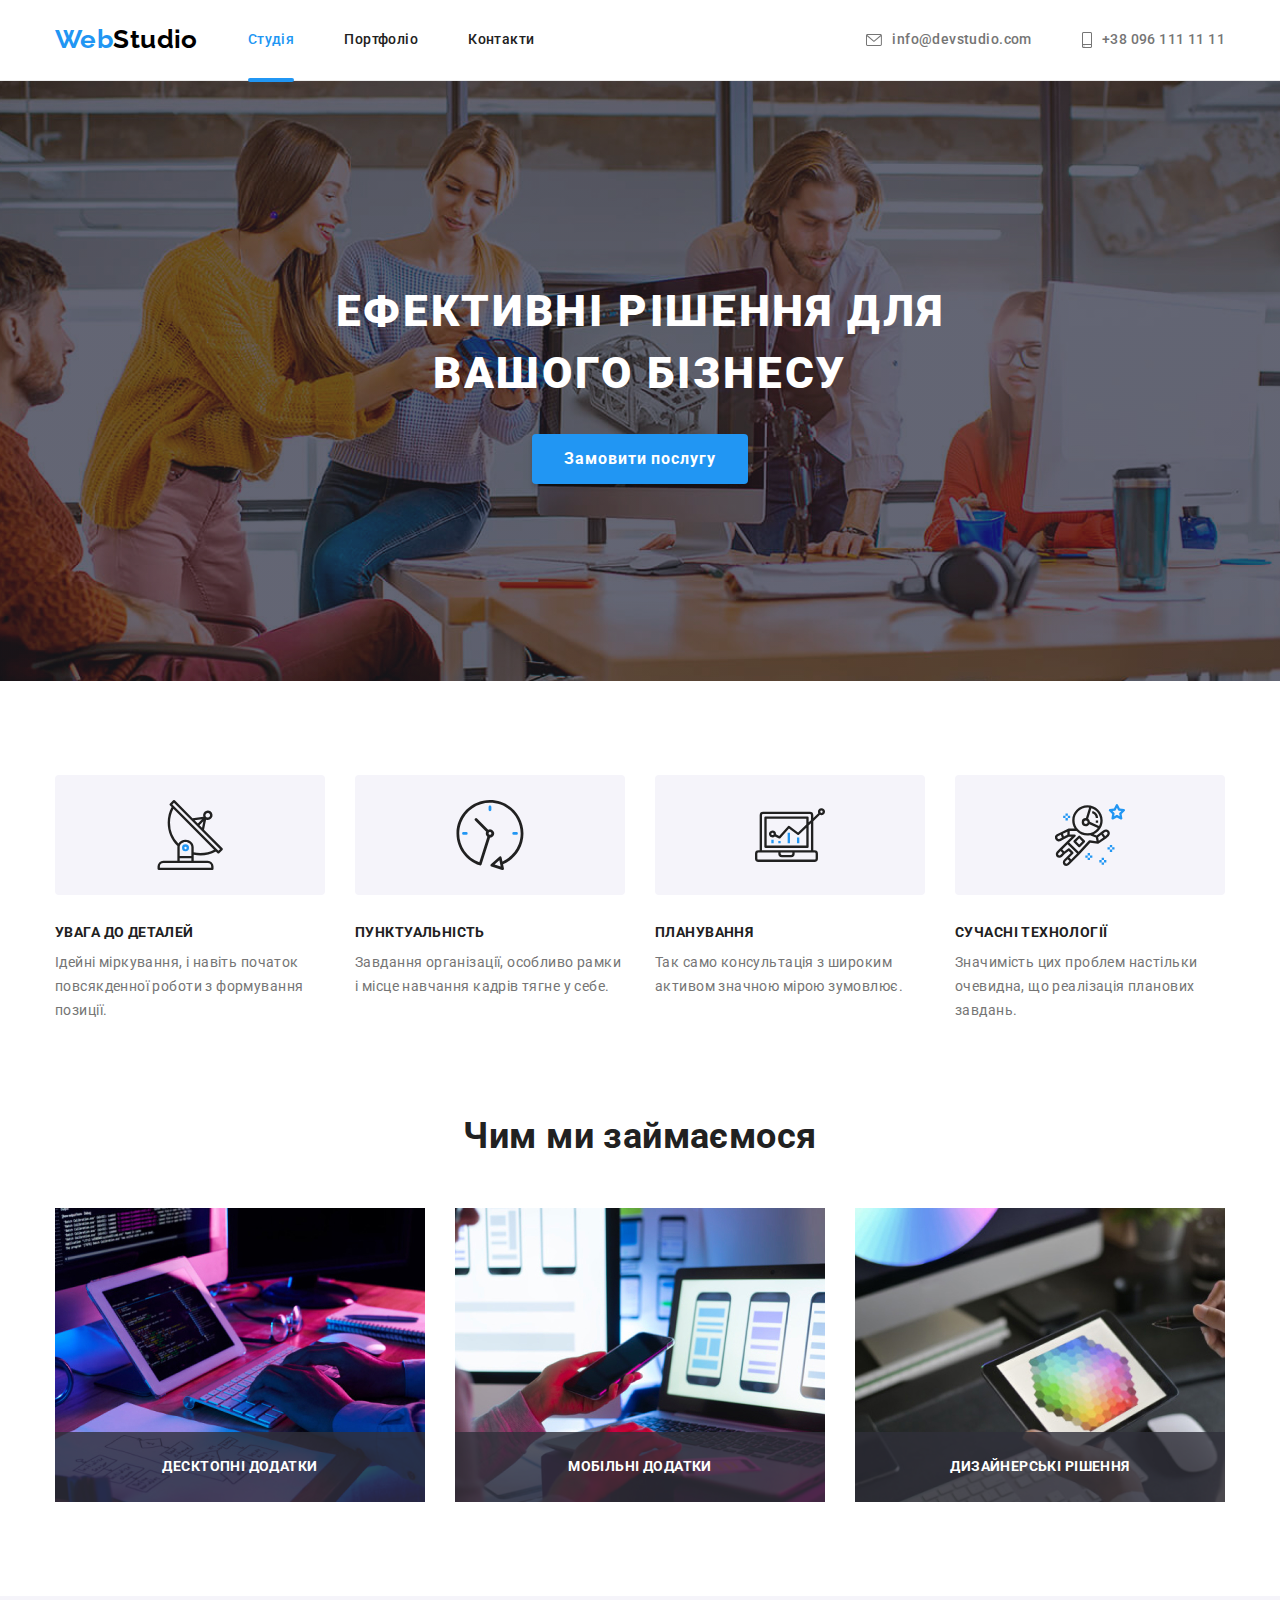
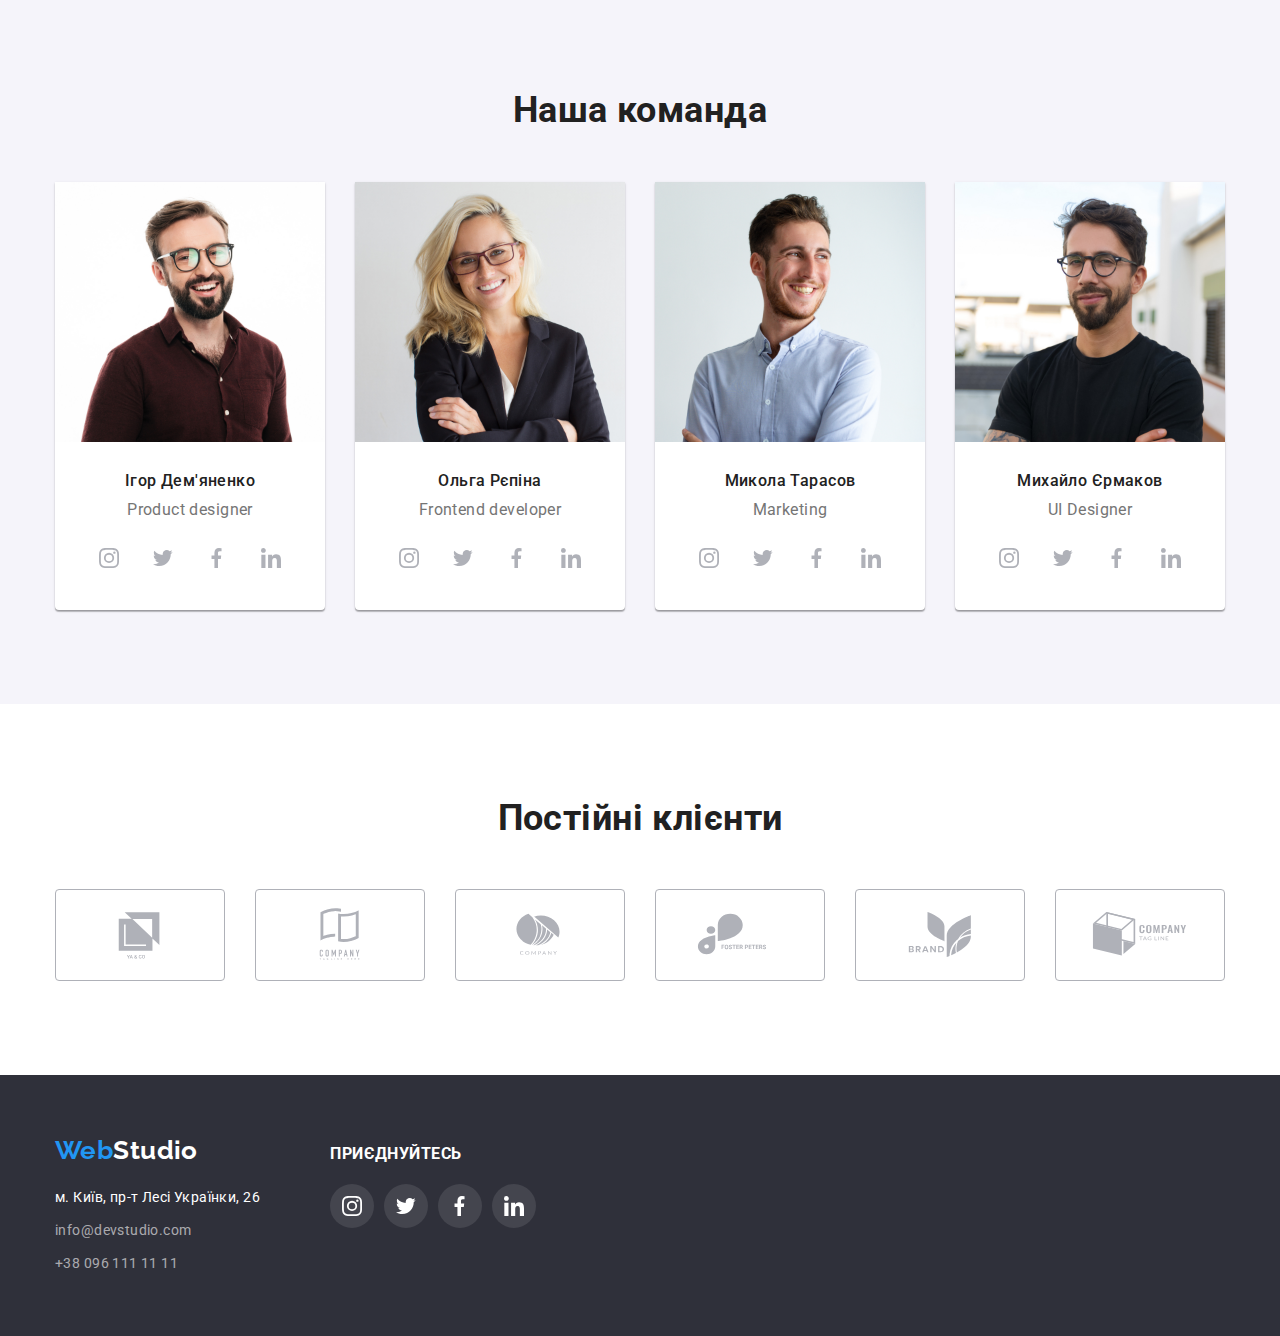
==== index.html @ fb6f545c "svgs" ====
<!DOCTYPE html>
<html lang="uk">
  <head>
    <meta charset="UTF-8" />
    <meta http-equiv="X-UA-Compatible" content="IE=edge" />
    <meta name="viewport" content="width=device-width, initial-scale=1.0" />
    <title>Studio</title>
    <link rel="preconnect" href="https://fonts.googleapis.com" />
    <link rel="preconnect" href="https://fonts.gstatic.com" crossorigin />
    <link
      href="https://fonts.googleapis.com/css2?family=Raleway:wght@700&family=Roboto:wght@400;500;700;900&display=swap"
      rel="stylesheet"
    />
    <link rel="stylesheet" href="https://cdnjs.cloudflare.com/ajax/libs/modern-normalize/1.1.0/modern-normalize.min.css">
    <link rel="stylesheet" href="./css/styles.css" />
  </head>
  <body class="page">
    <!--Buttons above-->

    <header class="header">
      <div class="container header-nav">
      <nav class="nav">
        <a class="link-logo" href="./index.html" lang="en">
          Web<span class="link-logo-part">Studio</span></a
        >
        <ul class="list-nav">
          <li class="item">
            <a class="link current" href="./index.html" target="_self">Студія</a>
          </li>
          <li class="item">
            <a class="link" href="./portfolio.html" target="_self">Портфоліо</a>
          </li>
          <li class="item">
            <a class="link" href="">Контакти</a>
          </li>
        </ul>
      </nav>
      <ul class="list-header">
        <li class="list">
          <a class="link" href="mailto:info@devstudio.com">
            <svg class="header-icon" width="16" height="12">
              <use href="./images/icons.svg/symbol-defs-comp.svg#icon-envelope"></use></svg>info@devstudio.com</a>
        </li>
        <li class="list">
          <a class="link" href="tel:+380961111111">
            <svg class="header-icon" width="10" height="16">
              <use href="./images/icons.svg/symbol-defs-comp.svg#icon-smartphone"></use></svg>+38 096 111 11 11</a>
        </li>
      </ul>
    </div>
    </header>

    <!--Some notes in main section-->

    <main>
      <!-- Hero -->

      <section class="section hero">
        <h1 class="hero-title">Ефективні рішення для вашого бізнесу</h1>
        <button class="btn-hero" type="button" data-modal-open>Замовити послугу</button>
          <!-- MODAL WINDOW -->
          <div class="backdrop is-hidden" data-modal> 
            <div class="modal">
            <button class="modal-button" type="button"  data-modal-close>
              <svg class="modal-svg" width="11" height="11"><use href="./images/icons.svg/symbol-defs.svg#icon-closed"></use></svg>  
            </button>
            <form class="register-form" name="register-form" autocomplete="off" novalidate>
              <strong class="form-title">Залиште свої данні, ми вам передзвонимо</strong>
              <div class="form-group" role="group">
              <label class="label" for="name"><span>Ім'я</span>
                <div class="input-box">
              <input class="input" type="text" name="name" id="name" />
              <svg class="form-svg" width="18" height="18">
                <use href="./images/icons.svg/symbol-modal.svg#icon-person"></use>
              </svg>
                </div>
            </label>
        
              <label class="label" for="tel"><span class="label-span">Телефон</span>
                <div class="input-box">
              <input class="input" type="tel" name="tel" id="tel" />
              <svg class="form-svg" width="18" height="18">
                <use href="./images/icons.svg/symbol-modal.svg#icon-phon"></use>
              </svg>
                </div>
            </label>
                 
              <label class="label" for="mail"><span class="label-span">Пошта</span>
                <div class="input-box">
              <input class="input" type="email" name="mail" id="mail" />
              <svg class="form-svg" width="18" height="18">
                <use href="./images/icons.svg/symbol-modal.svg#icon-email"></use>
              </svg>
                </div>
            </label>
                 
              <label for="comment"><span class="label-span">Коментар</span>
              <textarea class="comment" name="comment" rows="10" id="comment" placeholder="Введіть текст">
              </textarea>
            </label>
              </div>

              <label class="terms">
                <input class="policy visually-hidden" type="checkbox" name="agree" id="agree" />
                <svg class="terms-svg" width="16" height="15">
                  <use class="icon-unchecked" href="./images/icons.svg/symbol-modal.svg#icon-gap"></use>
                  <use class="icon-checked" href="./images/icons.svg/icon check-2.svg"></use>
                </svg>
                <span class="terms-span">Погоджуюсь з розсилкою та приймаю <a class="link terms-link" href="">Умови договору</a>
                </span>
              </label>
              <button class="form-button" type="submit">Відправити</button>
            </form>
            </div>
          </div>
      </section>

      <!-- About -->
      <section class="section about">
        <div class="container">
        <h2 class="visually-hidden">про</h2>
        <ul class="features">
          <li class="features-item">
            <div class="feature-icon-position">
            <svg class="feature-icon" width="70" height="70">
              <use href="./images/icons.svg/symbol-defs.svg#icon-antenna">
              </use>
            </svg>
            </div>
            <h3 class="title">Увага до деталей</h3>
            <p class="text">
              Ідейні міркування, і навіть початок повсякденної роботи з формування позиції.
            </p>
          </li>
          <li class="features-item">
            <div class="feature-icon-position">
            <svg class="feature-icon" width="70" height="70">
              <use href="./images/icons.svg/symbol-defs.svg#icon-clock">
              </use>
            </svg>
            </div>
            <h3 class="title">Пунктуальність</h3>
            <p class="text">
              Завдання організації, особливо рамки і місце навчання кадрів тягне у себе.
            </p>
          </li>
          <li class="features-item">
            <div class="feature-icon-position">
            <svg class="feature-icon" width="70" height="70">
              <use href="./images/icons.svg/symbol-defs.svg#icon-diagram">
              </use>
            </svg>
            </div>
            <h3 class="title">Планування</h3>
            <p class="text">Так само консультація з широким активом значною мірою зумовлює.</p>
          </li>
          <li class="features-item">
            <div class="feature-icon-position">
            <svg class="feature-icon" width="70" height="70">
              <use href="./images/icons.svg/symbol-defs.svg#icon-astronaut">
              </use>
            </svg>
            </div>
            <h3 class="title">Сучасні технології</h3>
            <p class="text">
              Значимість цих проблем настільки очевидна, що реалізація планових завдань.
            </p>
          </li>
        </ul>
        </div>
      </section>

      <!--Images-->

      <section class="section images">
        <div class="container">
        <h2 class="section-title">Чим ми займаємося</h2>
        <ul class="images-list">
          <li class="img-html">
            <div class="thumb">
            <img src="./images/main/img.jpg" alt="Печатає на планшеті" width="370" height="294" />
            <div class="thumb-text">Десктопні Додатки</div></div>
          </li>
          <li class="img-html">
            <div class="thumb">
            <img
              src="./images/main-2/img.jpg"
              alt="Печатає на комп'ютері"
              width="370"
              height="294"
            />
            <div class="thumb-text">Мобільні додатки</div></div>
          </li>
          <li class="img-html">
            <div class="thumb">
            <img src="./images/main-3/img.jpg" alt="Кольори на планшеті" width="370" height="294" />
            <div class="thumb-text">Дизайнерські рішення</div></div>
          </li>
        </ul>
        </div>
      </section>

      <!-- Our team -->

      <section class="section team">
        <div class="container">
        <h2 class="section-title">Наша команда</h2>
        <ul class="list-team">
          <li class="list">
            <img src="./images/our-team1/img.jpg" alt="team member" width="270" height="260" />
            <h3 class="title">Ігор Дем'яненко</h3>
            <p class="text" lang="en">Product designer</p>
            <ul class="socials-list">
              <li class="socials-item">
            <a class="list-icon" href="https://instagram.com" target="_blank" rel="noopener noreferrer" aria-label="Instagram">  
              <svg class="link-icon" width="20" height="20">
                  <use href="./images/icons.svg/symbol-defs-first.svg#icon-instagram"> </use>
                </svg>
              </a>
              </li>
              <li class="socials-item">
              <a class="list-icon" href="https://twitter.com" target="_blank" rel="noopener noreferrer" aria-label="Twitter">
                <svg class="link-icon" width="20" height="20">
                  <use href="./images/icons.svg/symbol-defs-first.svg#icon-twitter"></use>
                </svg>
              </a>
              </li>
              <li class="socials-item">
              <a class="list-icon" href="https://facebook.com" target="_blank" rel="noopener noreferrer" aria-label="Facebook">
                <svg class="link-icon" width="20" height="20">
                  <use href="./images/icons.svg/symbol-defs-first.svg#icon-facebook"></use>
                </svg>
              </a>
              </li>
              <li class="socials-item">
              <a class="list-icon" href="https://linkedin.com" target="_blank" rel="noopener noreferrer" aria-label="Linkedin">
                <svg class="link-icon" width="20" height="20">
                  <use href="./images/icons.svg/symbol-defs-first.svg#icon-linkedin"></use>
                </svg>
              </a>
              </li>
            </ul>
          </li>
          <li class="list">
            <img src="./images/our-team2/img.jpg" alt="team member" width="270" height="260" />
            <h3 class="title">Ольга Рєпіна</h3>
            <p class="text" lang="en">Frontend developer</p>
            <ul class="socials-list">
              <li class="socials-item">
                <a class="list-icon" href="https://instagram.com" target="_blank" rel="noopener noreferrer" aria-label="Instagram">  
                  <svg class="link-icon" width="20" height="20">
                      <use href="./images/icons.svg/symbol-defs-first.svg#icon-instagram"> </use>
                    </svg>
                  </a>
                  </li>
                  <li class="socials-item">
                  <a class="list-icon" href="https://twitter.com" target="_blank" rel="noopener noreferrer" aria-label="Twitter">
                    <svg class="link-icon" width="20" height="20">
                      <use href="./images/icons.svg/symbol-defs-first.svg#icon-twitter"></use>
                    </svg>
                  </a>
                  </li>
                  <li class="socials-item">
                  <a class="list-icon" href="https://facebook.com" target="_blank" rel="noopener noreferrer" aria-label="Facebook">
                    <svg class="link-icon" width="20" height="20">
                      <use href="./images/icons.svg/symbol-defs-first.svg#icon-facebook"></use>
                    </svg>
                  </a>
                  </li>
                  <li class="socials-item">
                  <a class="list-icon" href="https://linkedin.com" target="_blank" rel="noopener noreferrer" aria-label="Linkedin">
                    <svg class="link-icon" width="20" height="20">
                      <use href="./images/icons.svg/symbol-defs-first.svg#icon-linkedin"></use>
                    </svg>
                  </a>
                  </li>
                </ul>
              </li>
          </li>
          <li class="list">
            <img src="./images/our-team-3/img.jpg" alt="team member" width="270" height="260" />
            <h3 class="title">Микола Тарасов</h3>
            <p class="text" lang="en">Marketing</p>
            <ul class="socials-list">
              <li class="socials-item">
                <a class="list-icon" href="https://instagram.com" target="_blank" rel="noopener noreferrer" aria-label="Instagram">  
                  <svg class="link-icon" width="20" height="20">
                      <use href="./images/icons.svg/symbol-defs-first.svg#icon-instagram"> </use>
                    </svg>
                  </a>
                  </li>
                  <li class="socials-item">
                  <a class="list-icon" href="https://twitter.com" target="_blank" rel="noopener noreferrer" aria-label="Twitter">
                    <svg class="link-icon" width="20" height="20">
                      <use href="./images/icons.svg/symbol-defs-first.svg#icon-twitter"></use>
                    </svg>
                  </a>
                  </li>
                  <li class="socials-item">
                  <a class="list-icon" href="https://facebook.com" target="_blank" rel="noopener noreferrer" aria-label="Facebook">
                    <svg class="link-icon" width="20" height="20">
                      <use href="./images/icons.svg/symbol-defs-first.svg#icon-facebook"></use>
                    </svg>
                  </a>
                  </li>
                  <li class="socials-item">
                  <a class="list-icon" href="https://linkedin.com" target="_blank" rel="noopener noreferrer" aria-label="Linkedin">
                    <svg class="link-icon" width="20" height="20">
                      <use href="./images/icons.svg/symbol-defs-first.svg#icon-linkedin"></use>
                    </svg>
                  </a>
                  </li>
                </ul>
              </li>
          </li>
          <li class="list">
            <img src="./images/our-team4/img.jpg" alt="Team member" width="270" height="260" />
            <h3 class="title">Михайло Єрмаков</h3>
            <p class="text" lang="en">UI Designer</p>
            <ul class="socials-list">
              <li class="socials-item">
                <a class="list-icon" href="https://instagram.com" target="_blank" rel="noopener noreferrer" aria-label="Instagram">  
                  <svg class="link-icon" width="20" height="20">
                      <use href="./images/icons.svg/symbol-defs-first.svg#icon-instagram"> </use>
                    </svg>
                  </a>
                  </li>
                  <li class="socials-item">
                  <a class="list-icon" href="https://twitter.com" target="_blank" rel="noopener noreferrer" aria-label="Twitter">
                    <svg class="link-icon" width="20" height="20">
                      <use href="./images/icons.svg/symbol-defs-first.svg#icon-twitter"></use>
                    </svg>
                  </a>
                  </li>
                  <li class="socials-item">
                  <a class="list-icon" href="https://facebook.com" target="_blank" rel="noopener noreferrer" aria-label="Facebook">
                    <svg class="link-icon" width="20" height="20">
                      <use href="./images/icons.svg/symbol-defs-first.svg#icon-facebook"></use>
                    </svg>
                  </a>
                  </li>
                  <li class="socials-item">
                  <a class="list-icon" href="https://linkedin.com" target="_blank" rel="noopener noreferrer" aria-label="Linkedin">
                    <svg class="link-icon" width="20" height="20">
                      <use href="./images/icons.svg/symbol-defs-first.svg#icon-linkedin"></use>
                    </svg>
                  </a>
                  </li>
                </ul>
              </li>
        </ul>
        </div>
      </section>

      <!-- our clients -->

      <section class="section">
        <div class="container">
          <h2 class="section-title clients"> Постійні клієнти </h2>
          <ul class="list clients-list">
            <li class="client-item">
              <a class="client-link" href="">
                <svg class="client-icon" width="106" height="60">
                  <use href="./images/icons.svg/symbol-defs-comp.svg#icon-client-1"></use>
                </svg>
              </a>
            </li>
            <li class="client-item">
              <a class="client-link" href="">
                <svg class="client-icon" width="106" height="60">
                  <use href="./images/icons.svg/symbol-defs-comp.svg#icon-client-2"></use>
                </svg>
              </a>
            </li>
            <li class="client-item">
              <a class="client-link" href="">
                <svg class="client-icon" width="106" height="60">
                  <use href="./images/icons.svg/symbol-defs-comp.svg#icon-client-3"></use>
                </svg>
              </a>
            </li>
            <li class="client-item">
              <a class="client-link" href="">
                <svg class="client-icon" width="106" height="60">
                  <use href="./images/icons.svg/symbol-defs-comp.svg#icon-client-4"></use>
                </svg>
              </a>
            </li>
            <li class="client-item">
              <a class="client-link" href="">
                <svg class="client-icon" width="106" height="60">
                  <use href="./images/icons.svg/symbol-defs-comp.svg#icon-client-5"></use>
                </svg>
              </a>
            </li>
            <li class="client-item">
              <a class="client-link" href="">
                <svg class="client-icon" width="106" height="60">
                  <use href="./images/icons.svg/symbol-defs-comp.svg#icon-client-6"></use>
                </svg>
              </a>
            </li>

          </ul>
    </main>
    <footer class="footer">
      <div class="container footer-container">
        <div class="footer-info">
      <a class="logo-footer" href="./index.html" lang="en">
        Web<span class="logo-footer-part">Studio</span>
      </a>
      <address class="address">м. Київ, пр-т Лесі Українки, 26</address>
      <ul class="list-footer">
        <li class="item">
          <a class="link" href="mailto:info@devstudio.com">info@devstudio.com</a>
        </li>
        <li class="item">
          <a class="link" href="tel:+380961111111">+38 096 111 11 11</a>
        </li>
      </ul>
      </div>
      <div class="socials-sect">
        <h3 class="footer-title">Приєднуйтесь</h3>
        <ul class="socials-footer">
          <li class="socials-item-footer">
            <a class="socials-link-footer" href="https://instagram.com">
            <svg class="socials-item-icon">
              <use href="./images/icons.svg/symbol-defs-first.svg#icon-instagram"></use>
            </svg>
            </a>
          </li>
          <li class="socials-item-footer">
            <a class="socials-link-footer" href="https://twitter.com">
            <svg class="socials-item-icon">
              <use href="./images/icons.svg/symbol-defs-first.svg#icon-twitter"></use>
            </svg>
            </a>
          </li>
          <li class="socials-item-footer">
            <a class="socials-link-footer" href="https://facebook.com">
            <svg class="socials-item-icon">
              <use href="./images/icons.svg/symbol-defs-first.svg#icon-facebook"></use>
            </svg>
            </a>
          </li>
          <li class="socials-item-footer">
            <a class="socials-link-footer" href="https://linkedin.com">
            <svg class="socials-item-icon">
              <use href="./images/icons.svg/symbol-defs-first.svg#icon-linkedin"></use>
            </svg>
            </a>
          </li>
        </ul>
      </div>
      </div>
    </footer>
    <script src="./js/modal.js"></script>
  </body>
</html>
---- css/styles.css ----
/* index.html */

:root {
  /* colors */
  --accent-color: #2196f3;
  --title-text-color: #212121;
  --primary-text-color: #757575;
  /* background colors */
  --background-color: #ffffff;
  /* others */
  --logo-color: #000000;
  --footer-clr: #2f303a;
  --btn-clr: #f5f4fa;
  /* transition */
  --transition-duration: 250ms cubic-bezier(0.4, 0, 0.2, 1);
}

html {
  box-sizing: border-box;
}

*,
*::after, 
*::before {
  box-sizing: inherit;
}

body {

  background: var(--background-color);
  color: var(--primary-text-color);

  font-family: 'Roboto', sans-serif;
  font-size: 14px;
  letter-spacing: 0.03em;
}
/* header background */
.header {
  border-bottom: 1px solid #ECECEC;;
  background-color: var(--background-color);
}

/* container */

.container 
{
  width: 1200px;
  margin-left: auto;
  margin-right: auto;
  padding-left: 15px;
  padding-right: 15px;
}

/* header */
.header-nav
{
  display: flex;
  align-items: center;

}

/* header logo+footerlogo */

.link-logo,
.logo-footer {
  color: var(--accent-color);
  font-family: 'Raleway', sans-serif;
  font-weight: 700;
  font-size: 26px;
  line-height: 1.20;
}

.link-logo-part {
  color: var(--logo-color);
  font-family: 'Raleway', sans-serif;
  font-weight: 700;
  font-size: 26px;
  line-height: 1.20;
  text-decoration: none;
}

.nav
{
  display: flex;
  align-items: center;
}

/* header links and items styles */

.list-nav .link {
  display: block;
  padding-top: 32px;
  padding-bottom: 32px;
  color: var(--title-text-color);
  font-weight: 500;
  line-height: 1.14;
  transition: var(--transition-duration);
  
}
.list-nav .item
{
  margin-left: 50px;
}

.list-nav {
  margin: 0;
  display: flex;
  transition: color var(--transition-duration);
}

.item .current{
  position: relative;
  color: var(--accent-color);
}
.current::after {
  content: '';
  position: absolute;
  width: 100%;
  height: 4px;
  left: 0;
  border-radius: 2px;
  border: transparent;
  background-color: var(--accent-color);
  bottom: -3%;
  display: block;
}

.list-nav .link:hover,
.list-nav .link:focus,
.list-header .link:hover,
.list-header .link:focus,
.list-footer .link:hover,
.list-footer .link:focus,
.link.current
{
  color: var(--accent-color);
}


/* contact info in header */

.list-header .link {
  display: flex;
  align-items: center;
  font-weight: 500;
  line-height: 1.14;
  color: var(--primary-text-color);
  transition: color var(--transition-duration);

}
.list-header{
  display: flex;
  align-items: center;
  justify-content: center;
  margin: 0;
  margin-left: auto;
  transition: color var(--transition-duration);
}
.list-header .list+.list
{
  margin-left: 50px;
}
.header-icon{
  fill: currentColor;
  margin-right: 10px;
}

.list-header .link:hover,
.list-header .link:focus 
{
  fill: var(--accent-color);
}
/* Hero */

.section.hero {
  margin-left: auto;
  margin-right: auto;
  padding: 200px 0;
  background-color: #2f303a;
  text-align: center;
  height: 600px;
  max-width: 1600px;
  background-image: linear-gradient(to right,rgba(47, 48, 58, 0.4),rgba(47, 48, 58, 0.4)), url(../images/header/Img.jpg); 
  background-size: cover;
  background-position: center;
}

.hero-title {
  margin-left: auto;
  margin-right: auto;
  margin-top: 0;
  margin-bottom: 30px;
  width: 696px;
  color: var(--background-color);
  font-weight: 900;
  font-size: 44px;
  line-height: 1.4;
  letter-spacing: 0.06em;
  text-transform: uppercase;
}

.btn-hero {
  display: inline-block;
  padding: 10px 32px;
  border-radius: 4px;
  min-width: 216px;
  height: 50px;
  background-color: var(--accent-color);
  color: var(--background-color);
  font-family: inherit;
  font-weight: 700;
  font-size: 16px;
  line-height: 1.8;
  letter-spacing: 0.06em;
  box-shadow: 0px 4px 4px rgba(0, 0, 0, 0.15);
  border: transparent;
  cursor: pointer;
  transition: background-color var(--transition-duration);
}
.btn-hero:hover,
.btn-hero:focus
{
  background-color: #188CE8;
}

/* Modal window */

.backdrop{
  position: fixed;
  top: 0;
  left: 0;
  z-index: 10;
  width: 100%;
  height: 100%;
  background-color: rgba(0, 0, 0, 0.2);
  transition: opacity 250ms cubic-bezier(0.4, 0, 0.2, 1),
  visibility 250ms cubic-bezier(0.4, 0, 0.2, 1);
}
.modal{
  position: absolute;
  top: 50%;
  left: 50%;
  transform: translate(-50%, -50%);
  padding: 40px;
  width: 528px;
  min-height: 581px;
  background-color: var(--background-color);
  border-radius: 4px;
  box-shadow: 1px 0px 2px rgba(0, 0, 0, 0.2),
  1px 0px 1px rgba(0, 0, 0, 0.14),
  3px 0px 1px rgba(0, 0, 0, 0.12); 
}
.is-hidden{
  opacity: 0;
  pointer-events: none;
  visibility: hidden;
}
.modal-button{
  position: absolute;
  top: 8px;
  right: 8px;
  width: 30px;
  height: 30px;
  display: flex;
  align-items: center;
  justify-content: center;
  border: 0;
  background-color: transparent;
  border: 1px solid rgba(0, 0, 0, 0.1);
  border-radius: 50px;
  cursor: pointer;
}
.modal-svg
{
  fill: currentColor;
}
.form-title
{
  display: block;
  margin-bottom: 12px;
  font-weight: 700;
  font-size: 20px;
  line-height: 1.15;
  text-align: center;
  color: var(--logo-color);
}
.form-group
{
  display: flex;
  flex-direction: column;
  gap: 10px;
  margin-bottom: 20px;
}
.label:last-child
{
  margin-bottom: 0;
}
.label-span
{
  display: block;
  margin-bottom: 4px;
  font-size: 12px;
  line-height: 1.16;
}
.input
{
  width: 100%;
  height: 40px;
  padding-left: 42px;
  padding-right: 42px;
  border: 1px solid rgba(33, 33, 33, 0.2);
  border-radius: 4px;
  cursor: pointer;
  transition: border-color var(--transition-duration);
}
.input:focus
{
  border: 1px solid var(--accent-color);
}
.input-box
{
  position: relative;
}
.comment
{
  display: block;
  resize: none;
  width: 100%;
  height: 120px;
  font-size: 12px;
  padding: 12px 16px;
  border: 1px solid rgba(33, 33, 33, 0.2);
  border-radius: 4px;
  transition: border-color var(--transition-duration);
}
.comment::placeholder
{
  font-style: normal;
  font-weight: 400;
  font-size: 12px;
  line-height: 1.16;
  letter-spacing: 0.01em;
  color: rgba(117, 117, 117, 0.5);

}
.comment:focus
{
  border: 1px solid var(--accent-color);
}
.terms
{
  display: flex;
  align-items: center;
  justify-content: center;
  gap: 8px;
  margin-bottom: 30px;
}
.icon-checked
{
  opacity: 0;
  transition: opacity var(--transition-duration);
}
.icon-unchecked
{
  opacity: 1;
  transition: opacity var(--transition-duration);
}
.policy:checked + .terms-svg .icon-unchecked
{
  opacity: 0;
}
.terms-span
{
  display: block;
  user-select: none;
  line-height: 1.71;
}
.terms-link
{
  color: var(--accent-color);
  text-decoration: underline;
}
.terms:hover .icon-checked
{
  opacity: 1;
}
.terms:hover .icon-unchecked
{
  opacity: 0;
}
.form-svg
{
  position: absolute;
  top: 11px;
  left: 12px;
  transition: fill var(--transition-duration);
}
.form-button
{
  min-width: 200px;
  min-height: 50px;
  margin-right: auto;
  margin-left: auto;
  padding: 10px 52px;
  display: flex;
  align-items: center;
  justify-content: center;
  font-weight: 700;
  font-size: 16px;
  line-height: 1.88;
  letter-spacing: 0.06em;
  color: var(--background-color);
  background-color: var(--accent-color);
  border-style: none;
  box-shadow: 0px 4px 4px rgba(0, 0, 0, 0.15);
  border-radius: 4px;
  cursor: pointer;
  transition: color var(--transition-duration), background-color var(--transition-duration);
}
.form-button:focus,
.form-button:hover
{
  color: var(--accent-color);
  background-color: var(--background-color);
}
/* .form
{
  display: flex;
  flex-direction: column;
  justify-content: center;
  position: absolute;
  width: 100%;
} */
/* About features */


.section.about {
  padding-bottom: 0;
  background-color: var(--background-color);
}

.visually-hidden
{
  position: absolute;
  width: 1px;
  height: 1px;
  margin: -1px;
  border: 0;
  padding: 0;
  white-space: nowrap;
  clip-path: inset(100%);
  clip: rect(0 0 0 0);
  overflow: hidden;
}

.features
{
  display: flex;
  margin-top: 0;
  padding: 0;
}
.features .title {
  font-size: 14px;
  text-transform: uppercase;
  margin: 0;
  line-height: 1.14;
  color: var(--title-text-color);
}
.features .features-item
{
  width: 270px;
}

.features .text {
  margin: 0;
  margin-top: 10px;
  line-height: 1.7;
}

.features-item+.features-item
{

  margin-left: 30px;
}
.feature-icon-position
{
  display: flex;
  align-items: center;
  justify-content: center;
  border-radius: 4px;
  margin-bottom: 30px;
  width: 270px;
  height: 120px;
  background-color: #F5F4FA;

}
.feature-icon
{
  fill: currentColor;
}
/* images */
.section.images
{
  padding-top: 94px;
  padding-bottom: 94px;
}

.section.images .images-list
{
  margin: 0;
  margin-top: 50px;
}
.images-list
{
  padding: 0;
  display: flex;
  flex-wrap: wrap;
}
.img-html+.img-html
{
  margin-left: 30px;
}

.thumb
{
  position: relative;
}

.thumb-text
{
  display: flex;
  height: 70px;
  justify-content: center;
  align-items: center;
  position: absolute;
  bottom: 0;
  left: 0;
  width: 370px;
  background-color: rgba(47, 48, 58, 0.8);
  font-weight: 700;
  font-size: 14px;
  line-height: 1.14;
  color: var(--background-color);
  text-transform: uppercase;
}


/* Our team */

.section.team {
  padding-top: 94px;
  padding-bottom: 94px;
  background-color: var(--btn-clr);
}

.section.team .list {
  border-radius: 0px 0px 4px 4px;
  box-shadow: 0px 1px 3px rgba(0, 0, 0, 0.12), 0px 1px 1px rgba(0, 0, 0, 0.14), 0px 2px 1px rgba(0, 0, 0, 0.2);
  background-color: var(--background-color);
}

.section.team .title {
  padding-top: 30px;
  text-align: center;
  color: var(--title-text-color);
  font-weight: 500;
  font-size: 16px;
  line-height: 1.18;
}

.team .text {
  margin-top: 10px;
  margin-bottom: 16px;
  text-align: center;
  font-size: 16px;
  line-height: 1.18;
}

.list-team
{
  display: flex;
  flex-wrap: wrap;
  padding: 0;
  margin: 0;
  margin-top: 50px;
}

.list-team .list+.list 
{
  width: 270;
  margin-left: 30px;
}
.socials-list{
  display: flex;
  padding-bottom: 30px;
  gap: 10px;
  justify-content: center;
}
.list-icon
{
  display: flex;
  align-items: center;
  justify-content: center;
  width: 44px;
  height: 44px;
  border-radius: 50%;
  transition: background-color var(--transition-duration);
}
.link-icon{
  fill: #AFB1B8;
  transition: fill var(--transition-duration);
}
.list-icon:hover,
.list-icon:focus{
  background-color: var(--accent-color);
}
.list-icon:hover .link-icon,
.list-icon:focus .link-icon{
  fill: var(--background-color);
}
/* Sections style */

.section-title {
  margin: 0;
  text-align: center;
  color: var(--title-text-color);
  font-size: 36px;
  line-height: 1.16;
}

.section
{
  padding-top: 94px;
  padding-bottom: 94px;
}

/* clients section */
.section-title.clients{
  margin-bottom: 50px;
}
.client-link{
  display: flex;
  align-items: center;
  justify-content: center;
  width: 170px;
  height: 92px;
  border: 1px solid #AFB1B8;
  border-radius: 4px;
  color: #AFB1B8;
  transition: color var(--transition-duration), border-color var(--transition-duration);
}
.clients-list{
  display: flex;
  align-items: center;
  justify-content: center;
  gap: 30px;
}

.client-icon
{
  fill: currentColor;
}

.client-link:hover,
.client-link:focus
{
  border-color: var(--accent-color);
  color: var(--accent-color);
}
.client-link:hover .client-icon,
.client-link:focus .client-icon{
  fill: var(--accent-color);
}
/* Footer */

.footer {
  padding-top: 60px;
  padding-bottom: 60px;
  background-color: var(--footer-clr);
}
.footer-container{
  display: flex;
  align-items: baseline;
}

.logo-footer-part {
  color: var(--background-color);
  font-family: 'Raleway', sans-serif;
  font-weight: 700;
  font-size: 26px;
  line-height: 1.2;
}
/* footer info */
.footer-info{
  margin-right: 70px;
}
.address {
  margin-bottom: 9px;
  margin-top: 20px;
  color: var(--background-color);
  font-style: normal;
  font-weight: 400;
  line-height: 1.7;
}

.list-footer .link{
  margin: 0;
  line-height: 1.7;
  color: var(--background-color);
  color: rgba(255, 255, 255, 0.6);
  transition: var(--transition-duration);
}
.list-footer .item+.item{
  margin-top: 9px;
}
.list-footer
{
  padding: 0;
  margin: 0;
  transition: color var(--transition-duration);
}
/* socials footer */
.footer-title{
  margin-bottom: 20px;
  font-weight: 700;
  line-height: 1.14;
  text-transform: uppercase;
  letter-spacing: 0.03em;
  color: var(--background-color);
}
.socials-footer{
  display: flex;
  gap: 10px;
}

.socials-link-footer
{
  display: flex;
  align-items: center;
  justify-content: center;
  width: 44px;
  height: 44px;
  border-radius: 50%;
  background-color: #ffffff1a;
  color: var(--background-color);
  transition: background-color var(--transition-duration);
}
.socials-link-footer:hover,
.socials-link-footer:focus{
  background-color: var(--accent-color);
}
.socials-item-icon{
  fill: currentColor;
  width: 20px;
  height: 20px;
}

/* portfolio filter buttons */

.btn {
  display: inline-block;
  padding: 6px 22px;
  min-width: 73px;
  height: 38px;
  border: 1px solid transparent;
  border-radius: 4px;
  background-color: var(--btn-clr);
  color: var(--title-text-color);
  font-family: inherit;
  cursor: pointer;
  font-weight: 500;
  font-size: 16px;
  line-height: 1.6;
  transition: color var(--transition-duration), background-color var(--transition-duration), box-shadow var(--transition-duration);
}

.btn.active,
.btn:hover,
.btn:focus {
  background-color: var(--accent-color);
  color: var(--background-color);
  box-shadow: 0px 3px 1px rgba(0, 0, 0, 0.1), 0px 1px 2px rgba(0, 0, 0, 0.08), 0px 2px 2px rgba(0, 0, 0, 0.12);
  border-radius: 4px;
}


.list-main
{
  display: flex;
  justify-content: center;
  
}

.list-main .item+.item
{
  margin-left: 8px;
}
/* Filter images */
.section-main
{
  padding-bottom: 94px;
}

.list-img {
  box-sizing: border-box;
  border: 1px solid #EEEEEE;
  background-color: var(--background-color);
  transition: box-shadow var(--transition-duration);
}
.list-img:hover
{
  box-shadow: 0px 1px 1px rgba(0, 0, 0, 0.12), 0px 4px 4px rgba(0, 0, 0, 0.06), 1px 4px 6px rgba(0, 0, 0, 0.16);
}

.portfolio-th
{
  position: relative;
  overflow: hidden;
}

.portfolio-text
{
  position: absolute;
  width: 100%;
  height: 100%;
  top: 0;
  left: 0;
  padding: 63px 24px;
  color: var(--background-color);
  background-color: rgba(33, 150, 243, 0.9);
  font-size: 18px;
  line-height: 1.33;
  transform: translateY(100%);
  transition: transform var(--transition-duration);
}
.portfolio-link:hover .portfolio-text,
.portfolio-link:focus .portfolio-text
{
    opacity: 1;
    transform: translateY(0);

}

/* Filter`s text style */
.list-portfolio
{
  display: flex;
  flex-wrap: wrap;
  padding: 0;
  margin: 0;
  margin-top: 50px;
}
.text-img
{
  padding-top: 20px;
  padding-bottom: 20px;
  padding-left: 24px;
  padding-right: 24px;
}
.list-img{
  width: 370px;
  margin-right: 30px;
  margin-bottom: 30px;
}

.list-img:nth-child(3n)
{
  margin-right: 0;
}
.list-img:nth-last-child(-n + 3)
{
  margin-bottom: 0;
}
.list-portfolio .title {
  margin-bottom: 4px;
  color: var(--title-text-color);
  font-weight: 700;
  font-size: 18px;
  line-height: 2;
  letter-spacing: 0.06em;
}

.list-portfolio .text {
  font-size: 16px;
  line-height: 1.8;
}

/* hide extra things */

a {
  text-decoration: none;
  color: inherit;
}

ul {
  list-style: none;
  padding-left: 0;
  margin: 0;
}
h1,
h2,
h3,
h4,
h5,
h6,
p{
  margin: 0;
}
img{
  display: block;
  max-width: 100%;
  height: auto;
}
input {
  display: block;
}
textarea{
  resize: vertical;
}
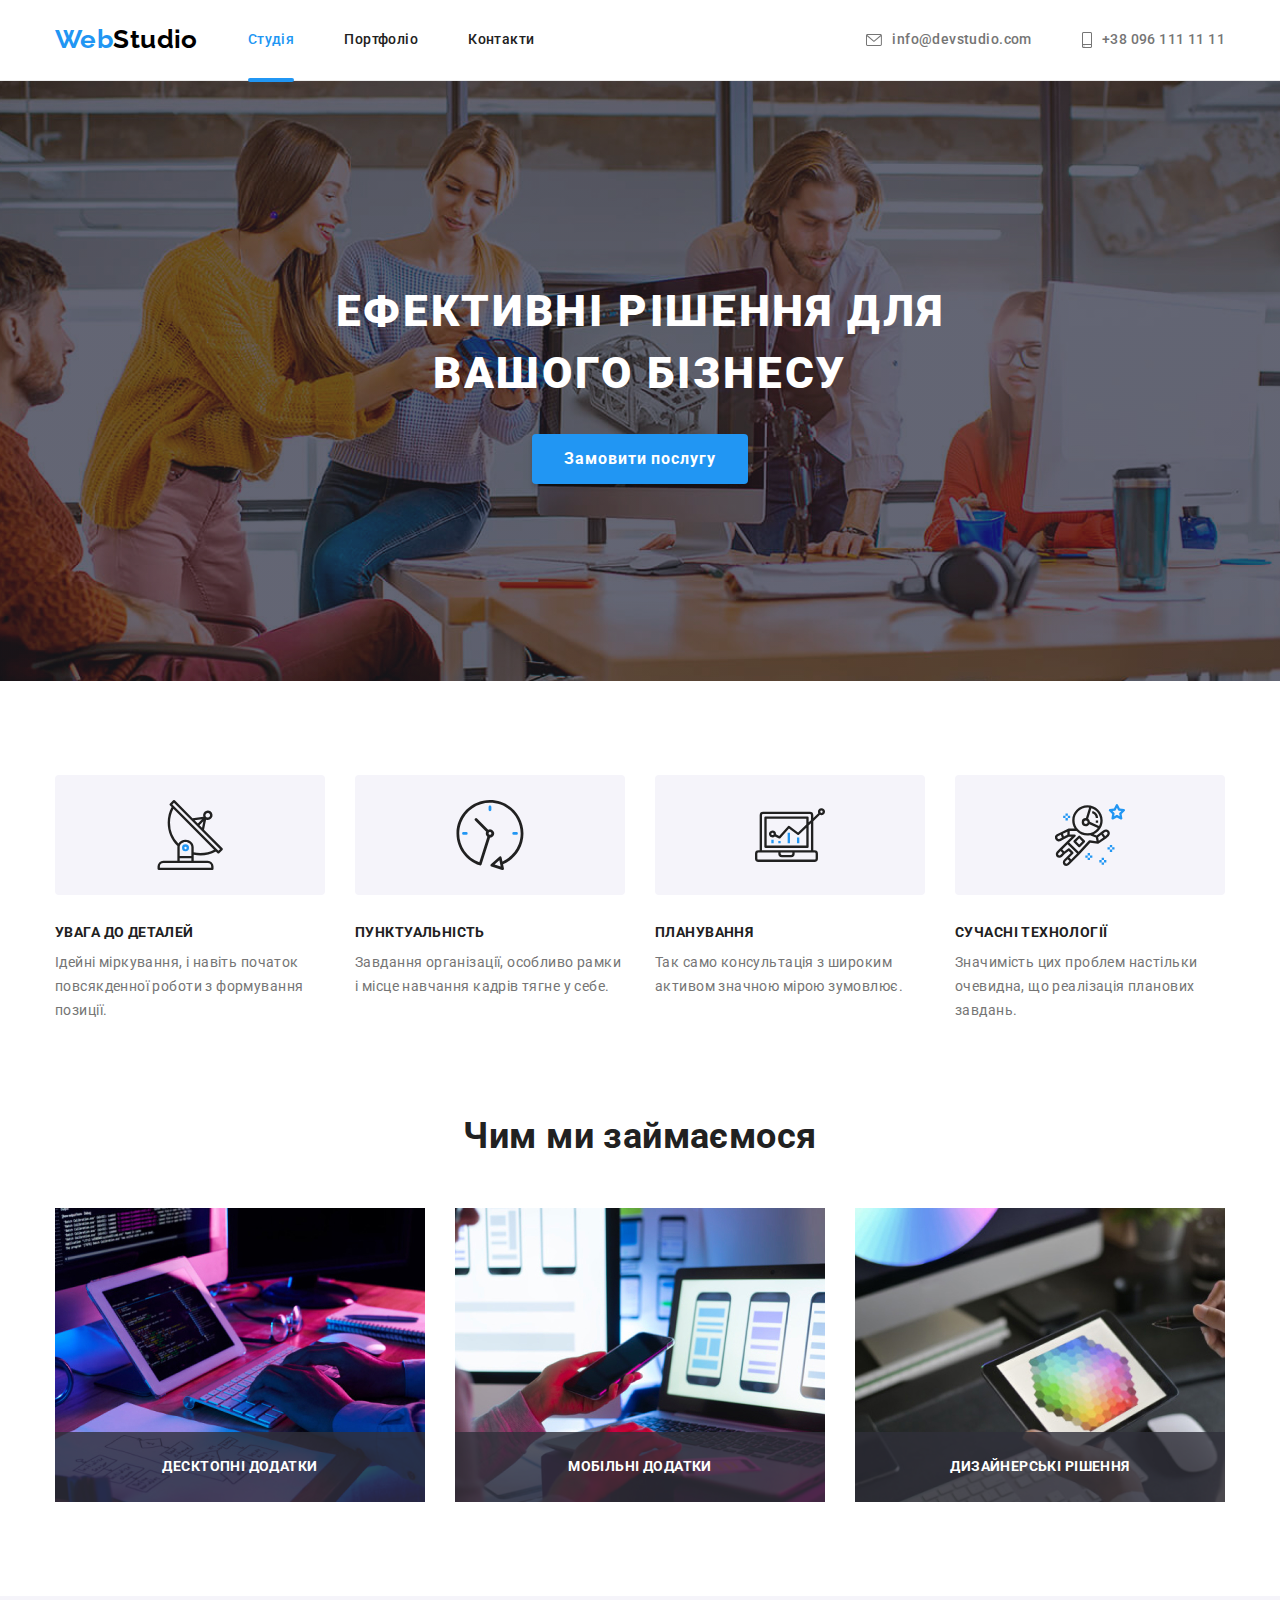
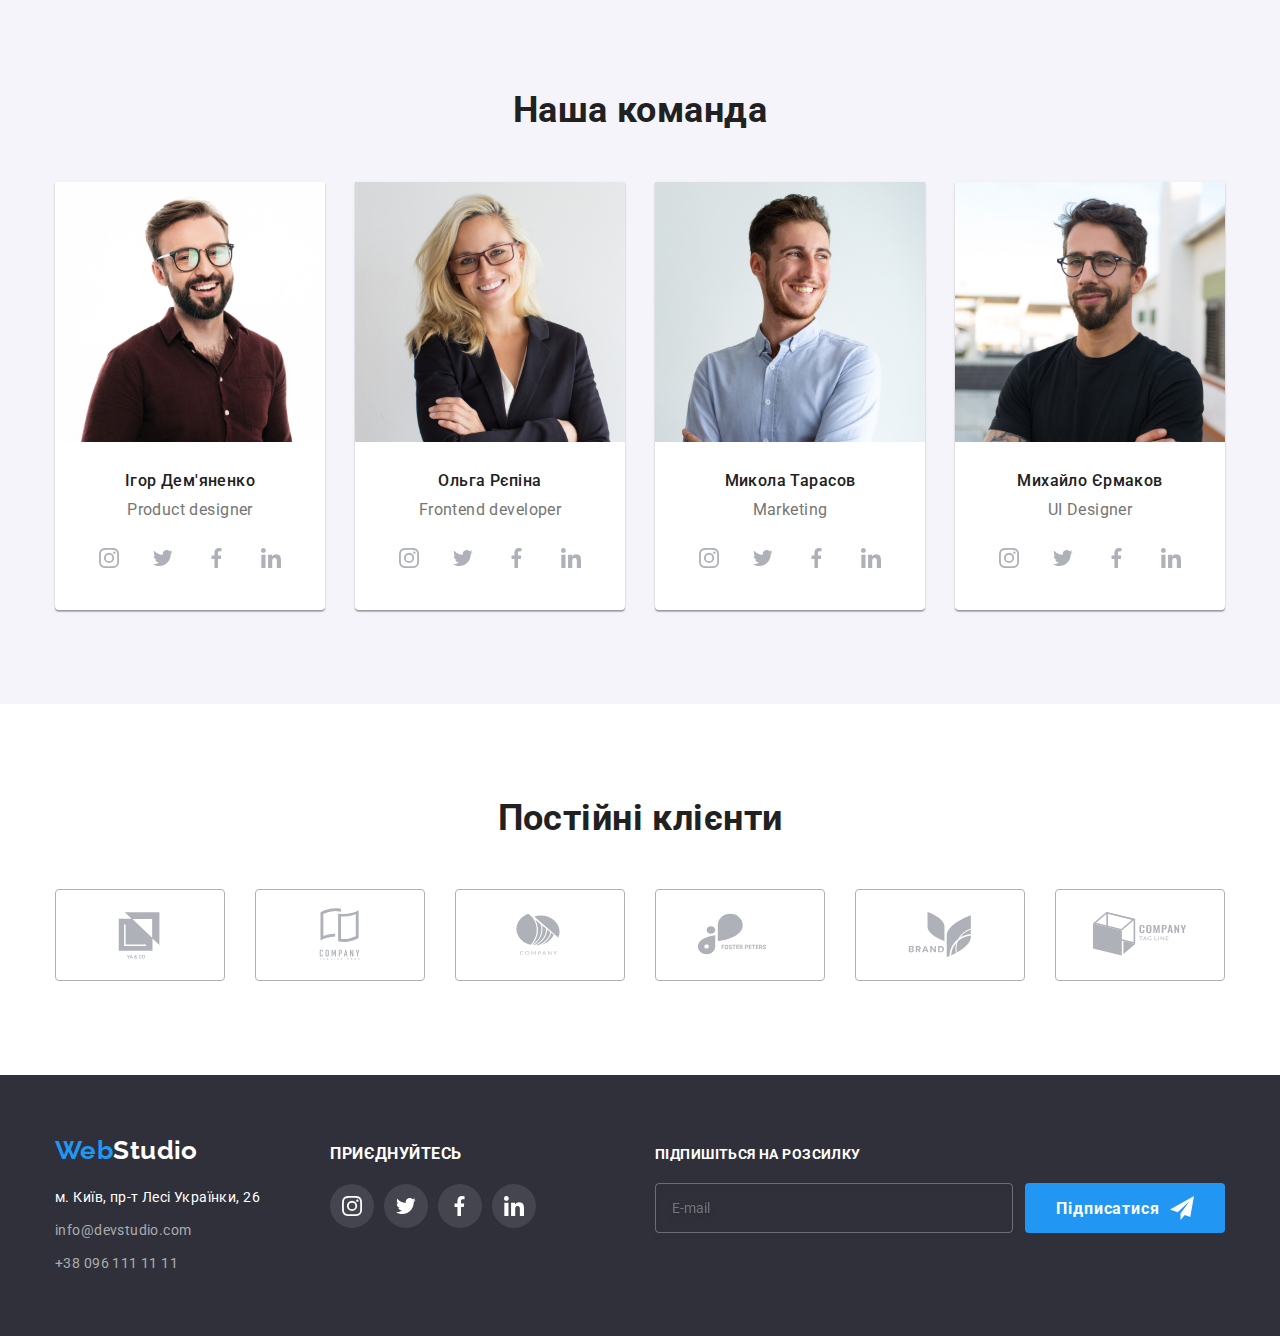
==== commit d0c9048a: "finished" ====
--- a/index.html
+++ b/index.html
@@ -64,49 +64,47 @@
             <button class="modal-button" type="button"  data-modal-close>
               <svg class="modal-svg" width="11" height="11"><use href="./images/icons.svg/symbol-defs.svg#icon-closed"></use></svg>  
             </button>
+            <!-- Register form -->
             <form class="register-form" name="register-form" autocomplete="off" novalidate>
               <strong class="form-title">Залиште свої данні, ми вам передзвонимо</strong>
               <div class="form-group" role="group">
-              <label class="label" for="name"><span>Ім'я</span>
-                <div class="input-box">
-              <input class="input" type="text" name="name" id="name" />
+              <label class="label" for="name"><span class="form-text">Ім'я</span>
+               
+              <input class="input" type="text" name="name" />
               <svg class="form-svg" width="18" height="18">
                 <use href="./images/icons.svg/symbol-modal.svg#icon-person"></use>
               </svg>
-                </div>
+              
             </label>
         
-              <label class="label" for="tel"><span class="label-span">Телефон</span>
-                <div class="input-box">
-              <input class="input" type="tel" name="tel" id="tel" />
+              <label class="label" for="tel"><span class="form-text">Телефон</span>
+              
+              <input class="input" type="tel" name="tel" />
               <svg class="form-svg" width="18" height="18">
                 <use href="./images/icons.svg/symbol-modal.svg#icon-phon"></use>
               </svg>
-                </div>
+             
             </label>
                  
-              <label class="label" for="mail"><span class="label-span">Пошта</span>
-                <div class="input-box">
-              <input class="input" type="email" name="mail" id="mail" />
+              <label class="label" for="mail"><span class="form-text">Пошта</span>
+               
+              <input class="input" type="email" name="mail" />
               <svg class="form-svg" width="18" height="18">
                 <use href="./images/icons.svg/symbol-modal.svg#icon-email"></use>
               </svg>
-                </div>
+               
             </label>
                  
-              <label for="comment"><span class="label-span">Коментар</span>
-              <textarea class="comment" name="comment" rows="10" id="comment" placeholder="Введіть текст">
-              </textarea>
+              <label class="label"><span class="form-text">Коментар</span>
+             <textarea class="comment" name="comment" rows="5" placeholder="Введіть текст"></textarea>
             </label>
               </div>
 
-              <label class="terms">
-                <input class="policy visually-hidden" type="checkbox" name="agree" id="agree" />
-                <svg class="terms-svg" width="16" height="15">
-                  <use class="icon-unchecked" href="./images/icons.svg/symbol-modal.svg#icon-gap"></use>
-                  <use class="icon-checked" href="./images/icons.svg/icon check-2.svg"></use>
-                </svg>
-                <span class="terms-span">Погоджуюсь з розсилкою та приймаю <a class="link terms-link" href="">Умови договору</a>
+              <label class="agreement hidden">
+                <input class="policy visually-hidden" type="checkbox" name="agree" />
+               
+                <span class="icon-checked"></span>
+                <span class="agreement-span">Погоджуюсь з розсилкою та приймаю <a class="agreement-link" href="">Умови договору</a>
                 </span>
               </label>
               <button class="form-button" type="submit">Відправити</button>
@@ -452,6 +450,21 @@
           </li>
         </ul>
       </div>
+      <div class="subscribe">
+        <strong class="footer-title">Підпишіться на розсилку</strong>
+        <form class="footer-form">
+          <div class="footer-label">
+          <label class="footer-subscribe">
+            <input class="footer-input" type="email" name="email" placeholder="E-mail">
+          </label>
+        </div>
+        <button class="footer-btn">Підписатися
+          <svg class="footer-tg" width="24" height="24">
+            <use href="./images/icons.svg/icon-send.svg"></use>
+          </svg>
+        </button>
+        </form>
+      </div>
       </div>
     </footer>
     <script src="./js/modal.js"></script>
--- a/css/styles.css
+++ b/css/styles.css
@@ -281,29 +281,43 @@
   font-weight: 700;
   font-size: 20px;
   line-height: 1.15;
+  letter-spacing: 0.03em;
   text-align: center;
   color: var(--logo-color);
 }
+.register-form
+{
+  display: flex;
+  flex-direction: column;
+}
 .form-group
 {
   display: flex;
   flex-direction: column;
+  margin-bottom: 20px;
   gap: 10px;
-  margin-bottom: 20px;
-}
-.label:last-child
-{
-  margin-bottom: 0;
-}
-.label-span
-{
-  display: block;
+}
+.label 
+{
+  position: relative;
+  display: flex;
+  flex-direction: column;
+}
+.form-text
+{
   margin-bottom: 4px;
   font-size: 12px;
   line-height: 1.16;
+  letter-spacing: 0.01em;
+  text-align: left;
+}
+.label:last-child
+{
+  margin-bottom: 0;
 }
 .input
 {
+  display: block;
   width: 100%;
   height: 40px;
   padding-left: 42px;
@@ -313,41 +327,64 @@
   cursor: pointer;
   transition: border-color var(--transition-duration);
 }
-.input:focus
+.input:focus,
+.input:hover
 {
   border: 1px solid var(--accent-color);
-}
-.input-box
-{
-  position: relative;
-}
+  outline: 1px solid var(--accent-color);
+}
+.form-svg
+{
+  position: absolute;
+  bottom: 11px;
+  left: 12px;
+  transition: fill var(--transition-duration);
+}
+.input:focus + .form-svg,
+.input:hover + .form-svg
+{
+  fill: var(--accent-color);
+}
+
 .comment
 {
   display: block;
+  padding: 12px 16px;
   resize: none;
   width: 100%;
   height: 120px;
   font-size: 12px;
-  padding: 12px 16px;
-  border: 1px solid rgba(33, 33, 33, 0.2);
-  border-radius: 4px;
-  transition: border-color var(--transition-duration);
-}
-.comment::placeholder
-{
-  font-style: normal;
-  font-weight: 400;
-  font-size: 12px;
   line-height: 1.16;
   letter-spacing: 0.01em;
   color: rgba(117, 117, 117, 0.5);
-
-}
-.comment:focus
+  border: 1px solid rgba(33, 33, 33, 0.2);
+  border-radius: 4px;
+  transition: border-color var(--transition-duration);
+}
+.icon-checked
+{
+  display: block;
+  width: 16px;
+  height: 15px;
+  background-image: url(../images/icons.svg/gap.svg);
+  background-repeat: no-repeat;
+  background-size: contain;
+
+}
+.policy:checked + .icon-checked
+{
+  background-image: url(../images/icons.svg/icon-check.svg);
+  background-repeat: no-repeat;
+  background-size: contain;
+}
+
+.comment:focus,
+.comment:hover
 {
   border: 1px solid var(--accent-color);
-}
-.terms
+  outline: 1px solid var(--accent-color);
+}
+.agreement
 {
   display: flex;
   align-items: center;
@@ -355,46 +392,18 @@
   gap: 8px;
   margin-bottom: 30px;
 }
-.icon-checked
-{
-  opacity: 0;
-  transition: opacity var(--transition-duration);
-}
-.icon-unchecked
-{
-  opacity: 1;
-  transition: opacity var(--transition-duration);
-}
-.policy:checked + .terms-svg .icon-unchecked
-{
-  opacity: 0;
-}
-.terms-span
-{
-  display: block;
-  user-select: none;
-  line-height: 1.71;
-}
-.terms-link
+
+.agreement-span
+{
+  font-weight: 400;
+  line-height: 1.7;
+  letter-spacing: 0.03em;
+}
+.agreement-link
 {
   color: var(--accent-color);
-  text-decoration: underline;
-}
-.terms:hover .icon-checked
-{
-  opacity: 1;
-}
-.terms:hover .icon-unchecked
-{
-  opacity: 0;
-}
-.form-svg
-{
-  position: absolute;
-  top: 11px;
-  left: 12px;
-  transition: fill var(--transition-duration);
-}
+}
+
 .form-button
 {
   min-width: 200px;
@@ -402,12 +411,9 @@
   margin-right: auto;
   margin-left: auto;
   padding: 10px 52px;
-  display: flex;
-  align-items: center;
-  justify-content: center;
   font-weight: 700;
   font-size: 16px;
-  line-height: 1.88;
+  line-height: 1.63;
   letter-spacing: 0.06em;
   color: var(--background-color);
   background-color: var(--accent-color);
@@ -420,17 +426,10 @@
 .form-button:focus,
 .form-button:hover
 {
-  color: var(--accent-color);
-  background-color: var(--background-color);
-}
-/* .form
-{
-  display: flex;
-  flex-direction: column;
-  justify-content: center;
-  position: absolute;
-  width: 100%;
-} */
+  color: #FFFFFF;
+  background-color: #188CE8;
+}
+
 /* About features */
 
 
@@ -755,6 +754,67 @@
   height: 20px;
 }
 
+/* subscription footer part */
+.subscribe
+{
+  margin-left: auto;
+}
+.footer-form
+{
+  display: flex;
+  align-items: center;
+  gap: 12px;
+}
+
+.footer-label
+{
+  display: flex;
+  flex-direction: column;
+  margin-top: 20px;
+}
+.footer-input
+{
+  color: var(--background-color);
+}
+.footer-form input 
+{
+  width: 358px;
+  padding-top: 16px;
+  padding-right: 295px;
+  padding-bottom: 16px;
+  padding-left: 16px;
+  background-color: transparent;
+  border: 1px solid rgba(255, 255, 255, 0.3);
+  filter: drop-shadow(0px 4px 4px rgba(0, 0, 0, 0.15));
+  border-radius: 4px;
+}
+.footer-btn
+{
+  display: flex;
+  align-items: center;
+  justify-content: center;
+  padding-top: 10px;
+  padding-right: 28px;
+  padding-bottom: 10px;
+  padding-left: 28px;
+  border-radius: 4px;
+  gap: 10px;
+  width: 200px;
+  height: 50px;
+  border: 0;
+  font-size: 16px;
+  line-height: 1.6;
+  letter-spacing: 0.06em;
+  font-weight: 700;
+  color: var(--background-color);
+  background-color: var(--accent-color);
+  margin-top: 20px;
+  
+}
+.footer-tg
+{
+  fill: var(--background-color);
+}
 /* portfolio filter buttons */
 
 .btn {
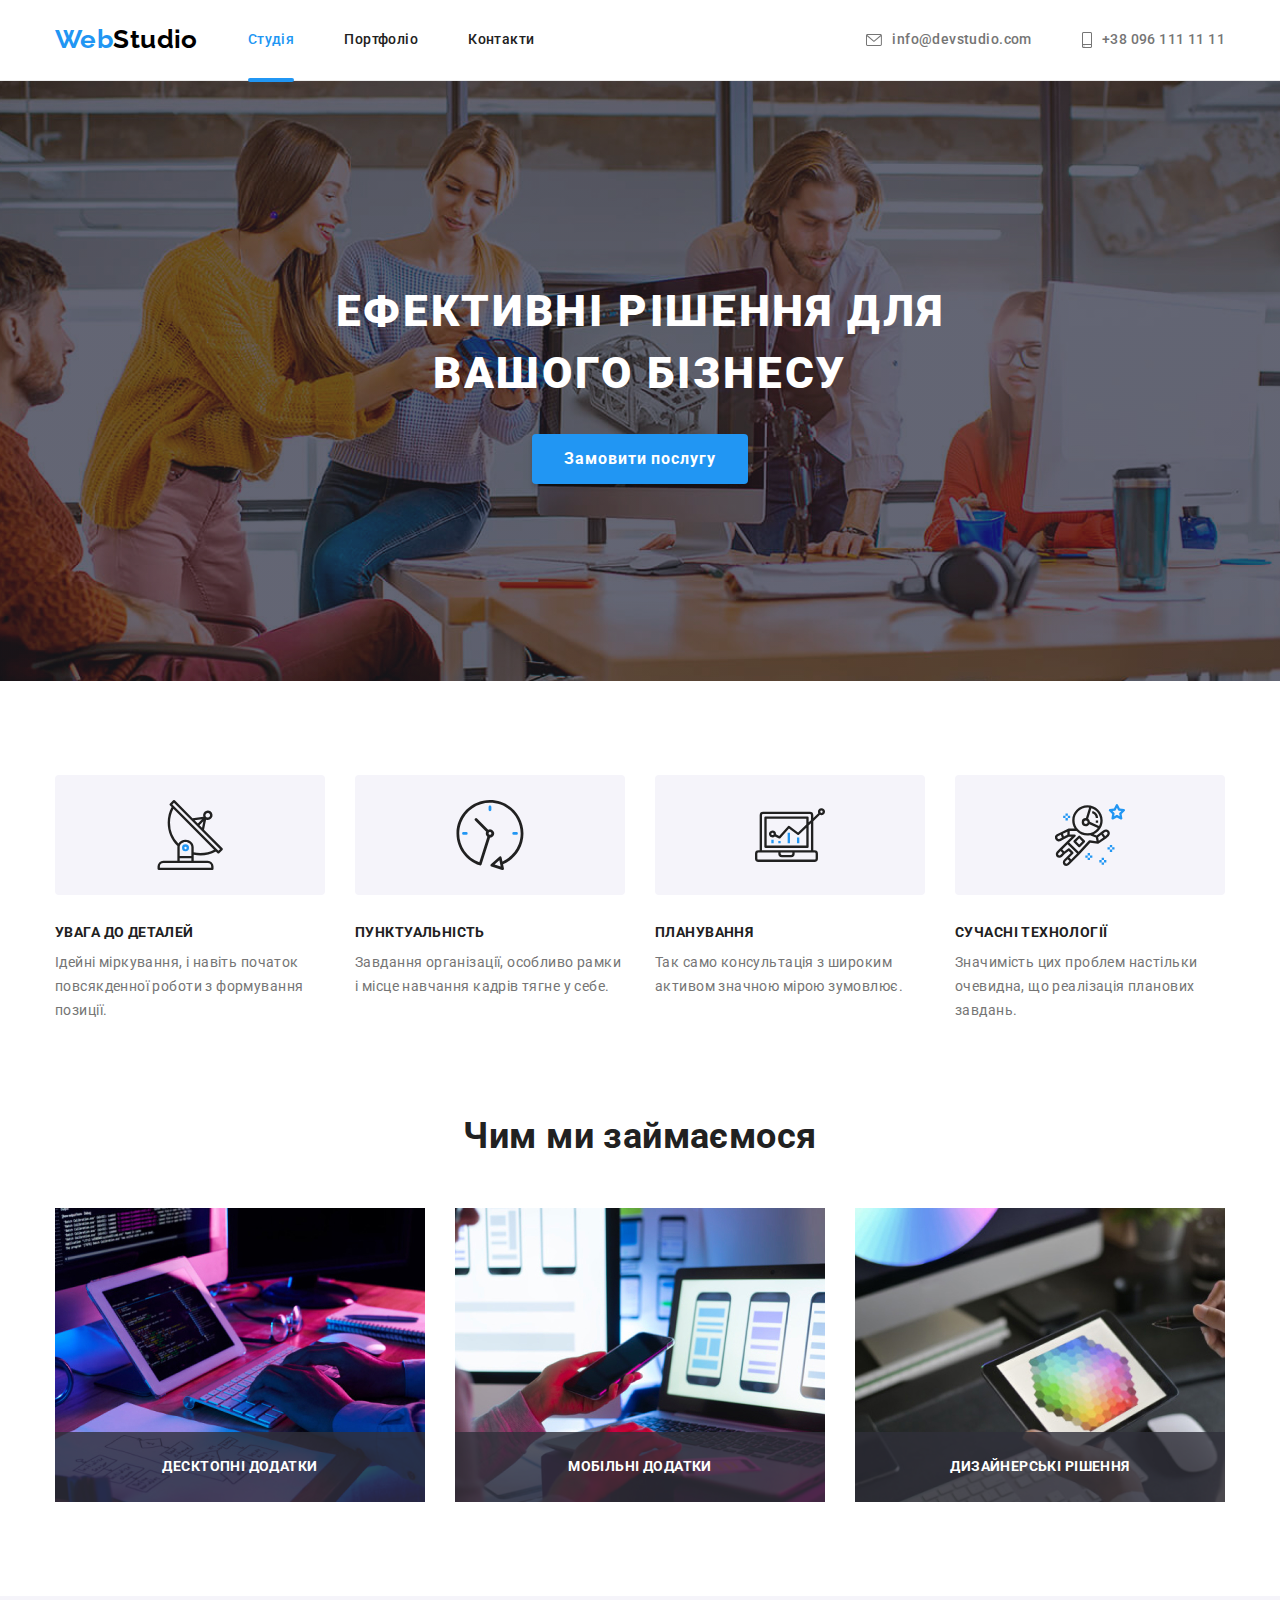
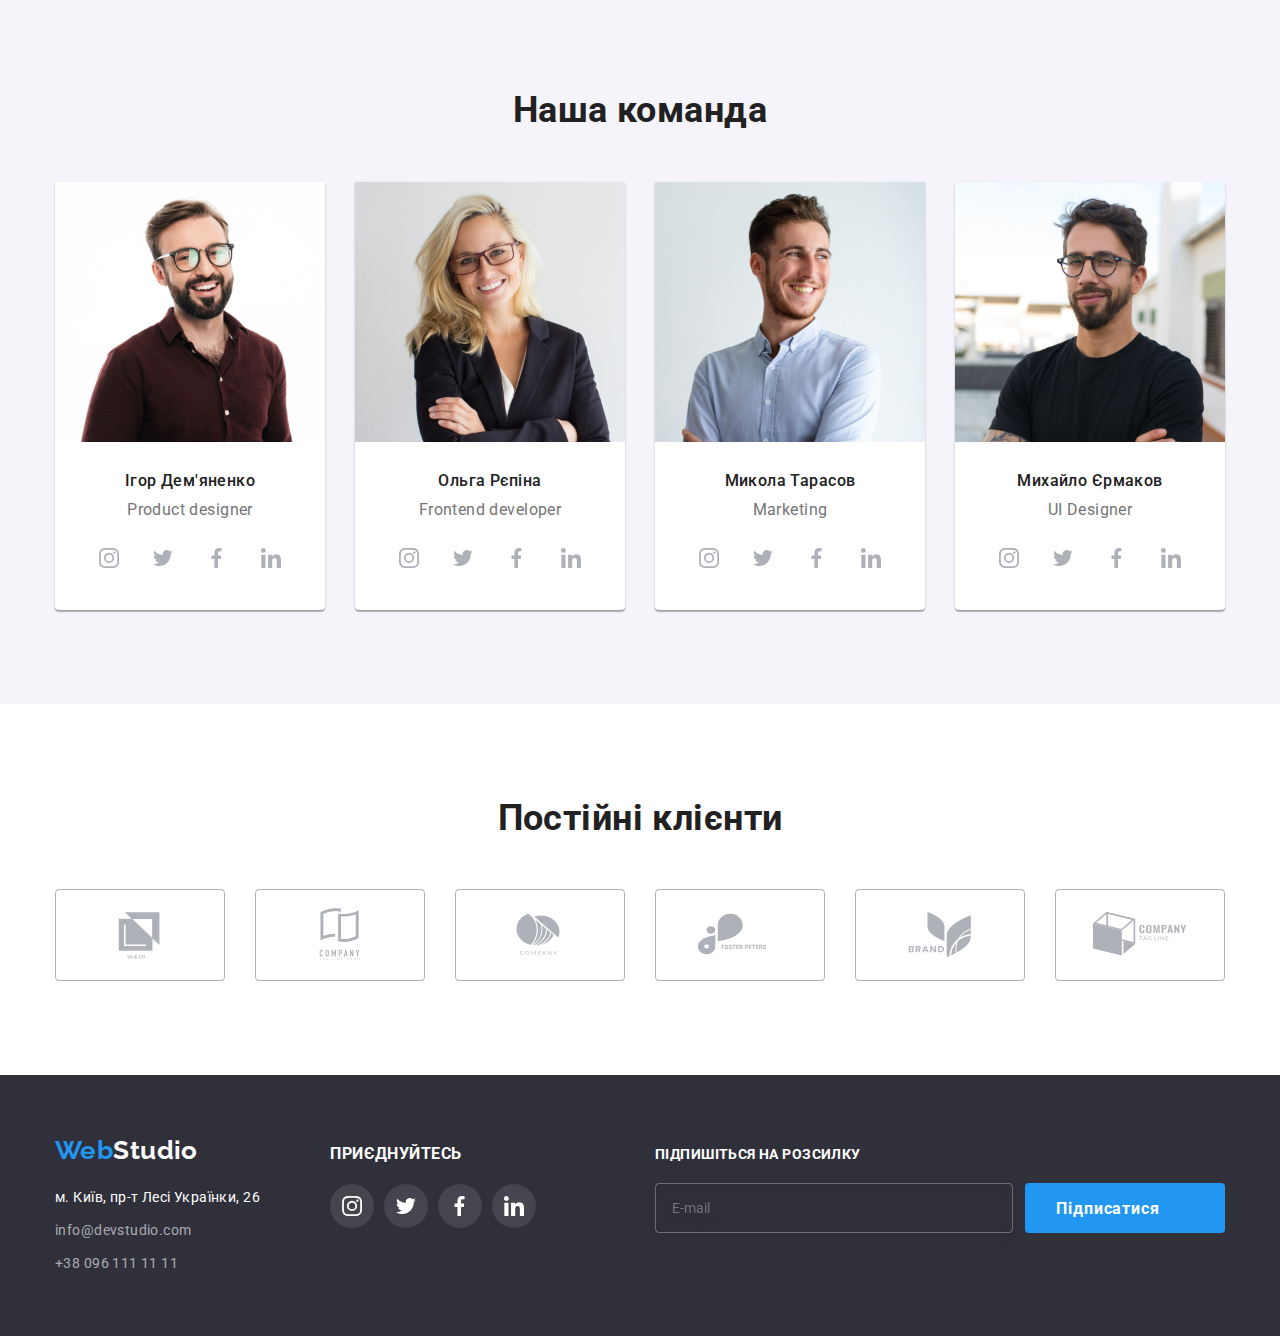
==== commit 83ab622e: "fixed3" ====
--- a/index.html
+++ b/index.html
@@ -460,12 +460,12 @@
         </div>
         <button class="footer-btn">Підписатися
           <svg class="footer-tg" width="24" height="24">
-            <use href="./images/icons.svg/icon-send.svg"></use>
+            <use href="./images/icons.svg/#icon-send.svg"></use>
           </svg>
         </button>
         </form>
       </div>
-      </div>
+      <!-- </div> -->
     </footer>
     <script src="./js/modal.js"></script>
   </body>
--- a/css/styles.css
+++ b/css/styles.css
@@ -776,6 +776,12 @@
 {
   color: var(--background-color);
 }
+/* .footer-input:hover,
+.footer-input:focus
+{
+  border-color: var(--accent-color);
+  transition: border-color var(--transition-duration);
+} */
 .footer-form input 
 {
   width: 358px;
@@ -809,7 +815,14 @@
   color: var(--background-color);
   background-color: var(--accent-color);
   margin-top: 20px;
+  cursor: pointer;
   
+}
+.footer-btn:focus,
+.footer-btn:hover
+{
+  background-color: #188CE8;
+  transition: background-color var(--transition-duration);
 }
 .footer-tg
 {
@@ -842,7 +855,7 @@
   box-shadow: 0px 3px 1px rgba(0, 0, 0, 0.1), 0px 1px 2px rgba(0, 0, 0, 0.08), 0px 2px 2px rgba(0, 0, 0, 0.12);
   border-radius: 4px;
 }
-
+ 
 
 .list-main
 {
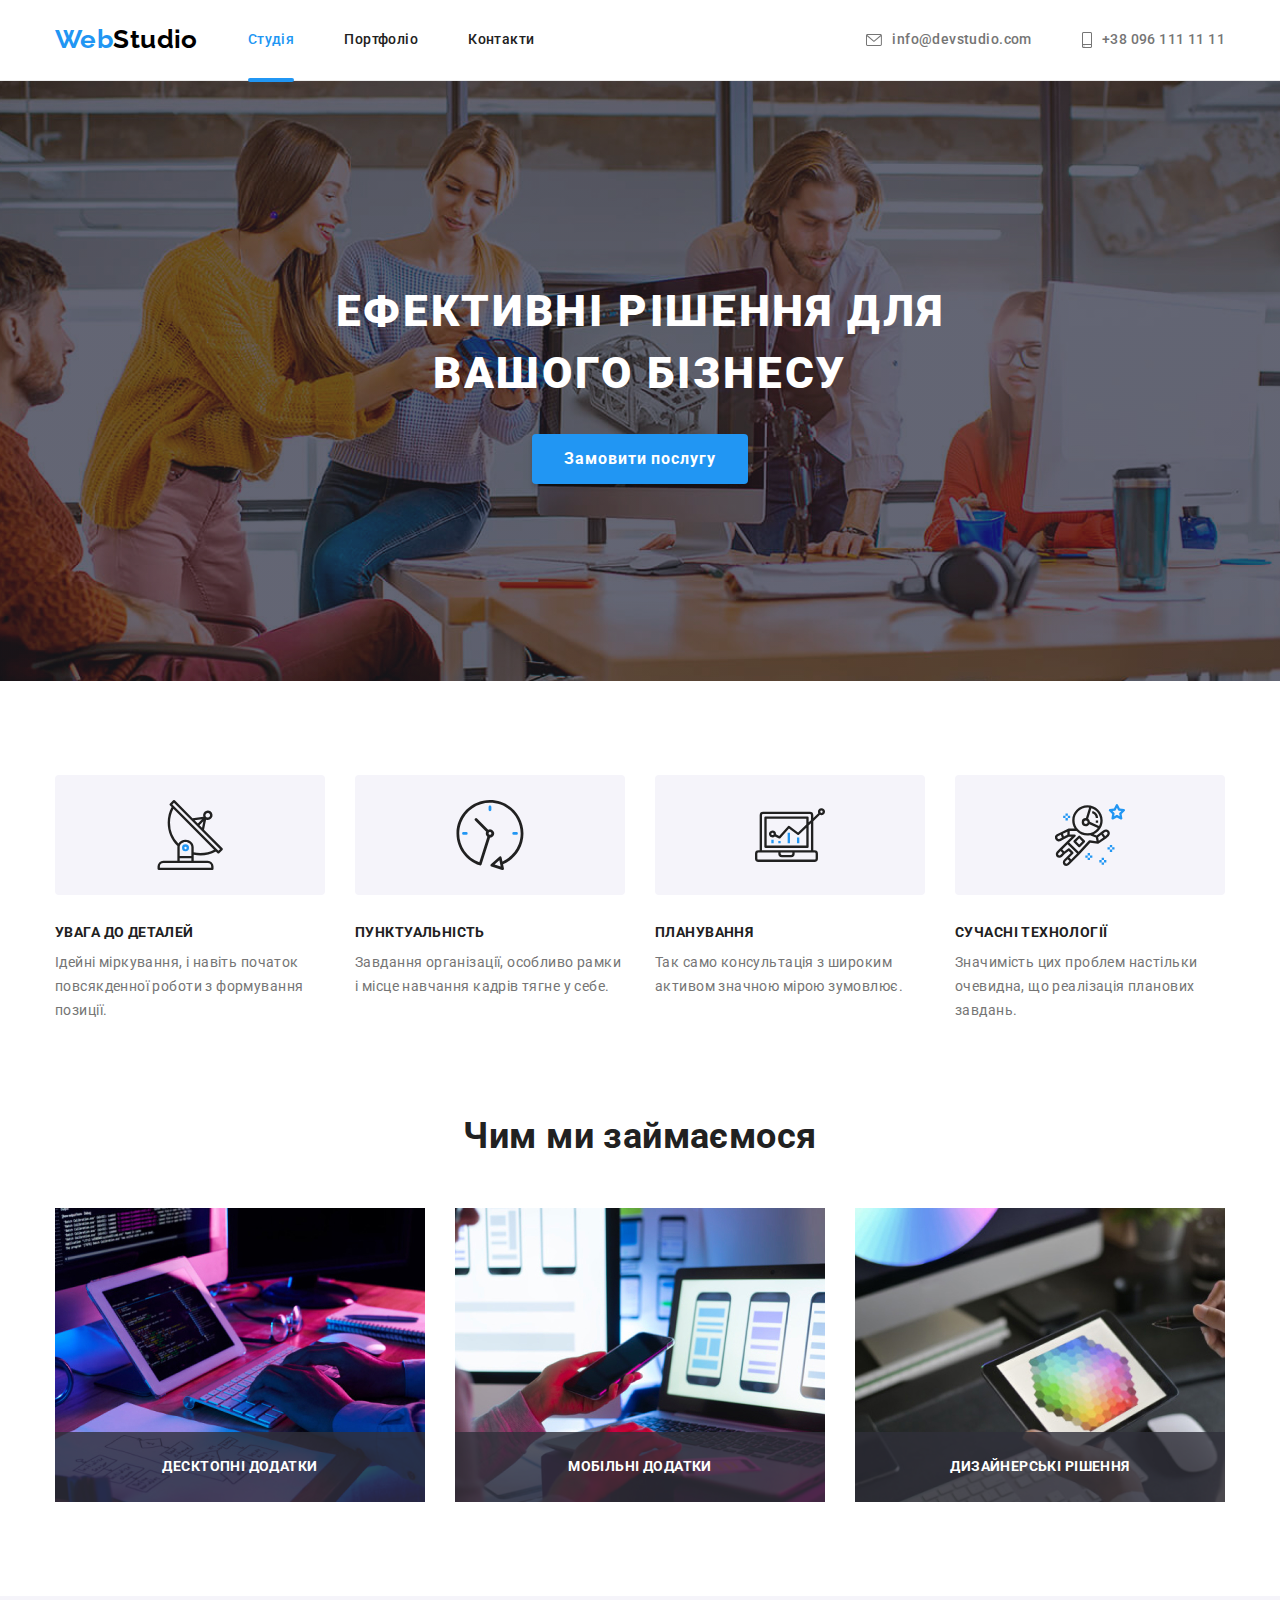
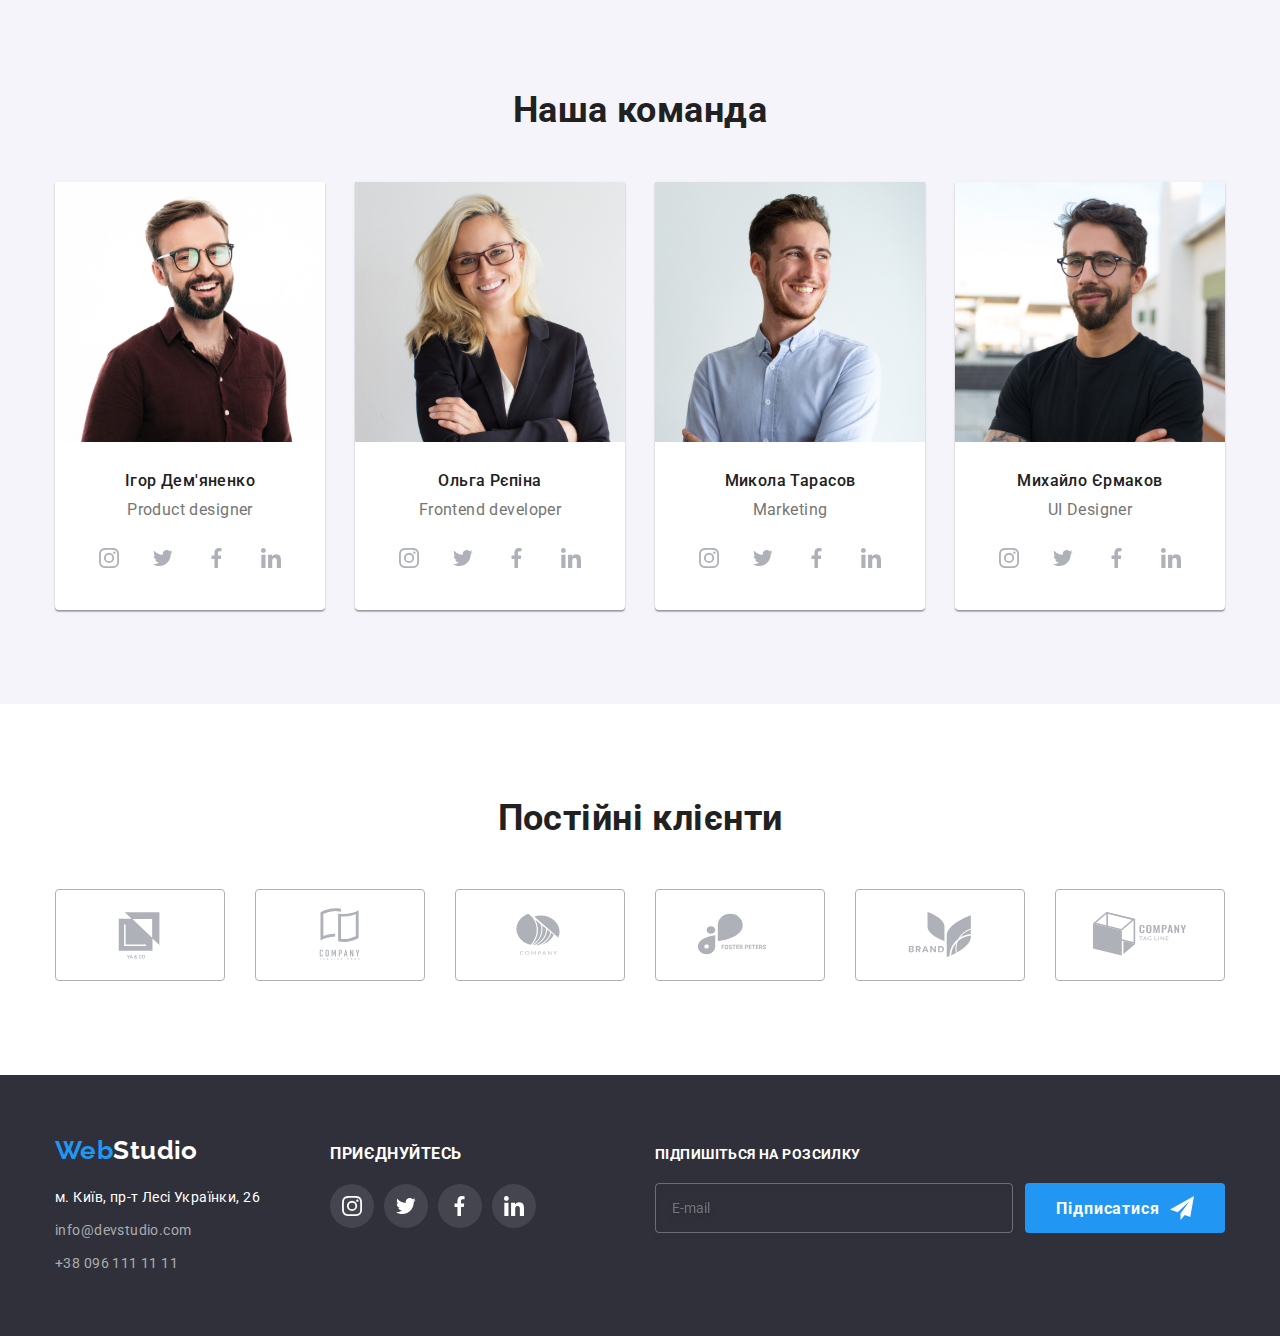
==== commit 4862d274: "fixed6" ====
--- a/index.html
+++ b/index.html
@@ -460,7 +460,7 @@
         </div>
         <button class="footer-btn">Підписатися
           <svg class="footer-tg" width="24" height="24">
-            <use href="./images/icons.svg/#icon-send.svg"></use>
+            <use href="./images/icons.svg/symbol-telegram.svg#icon-icon-send"></use>
           </svg>
         </button>
         </form>
--- a/css/styles.css
+++ b/css/styles.css
@@ -270,6 +270,16 @@
   border-radius: 50px;
   cursor: pointer;
 }
+.modal-button:hover,
+.modal-button:focus
+{
+  border-color: var(--accent-color);
+}
+.modal-button:focus .modal-svg,
+.modal-button:hover .modal-svg
+{
+  color: var(--accent-color);
+}
 .modal-svg
 {
   fill: currentColor;
@@ -402,6 +412,7 @@
 .agreement-link
 {
   color: var(--accent-color);
+  text-decoration: underline;
 }
 
 .form-button
